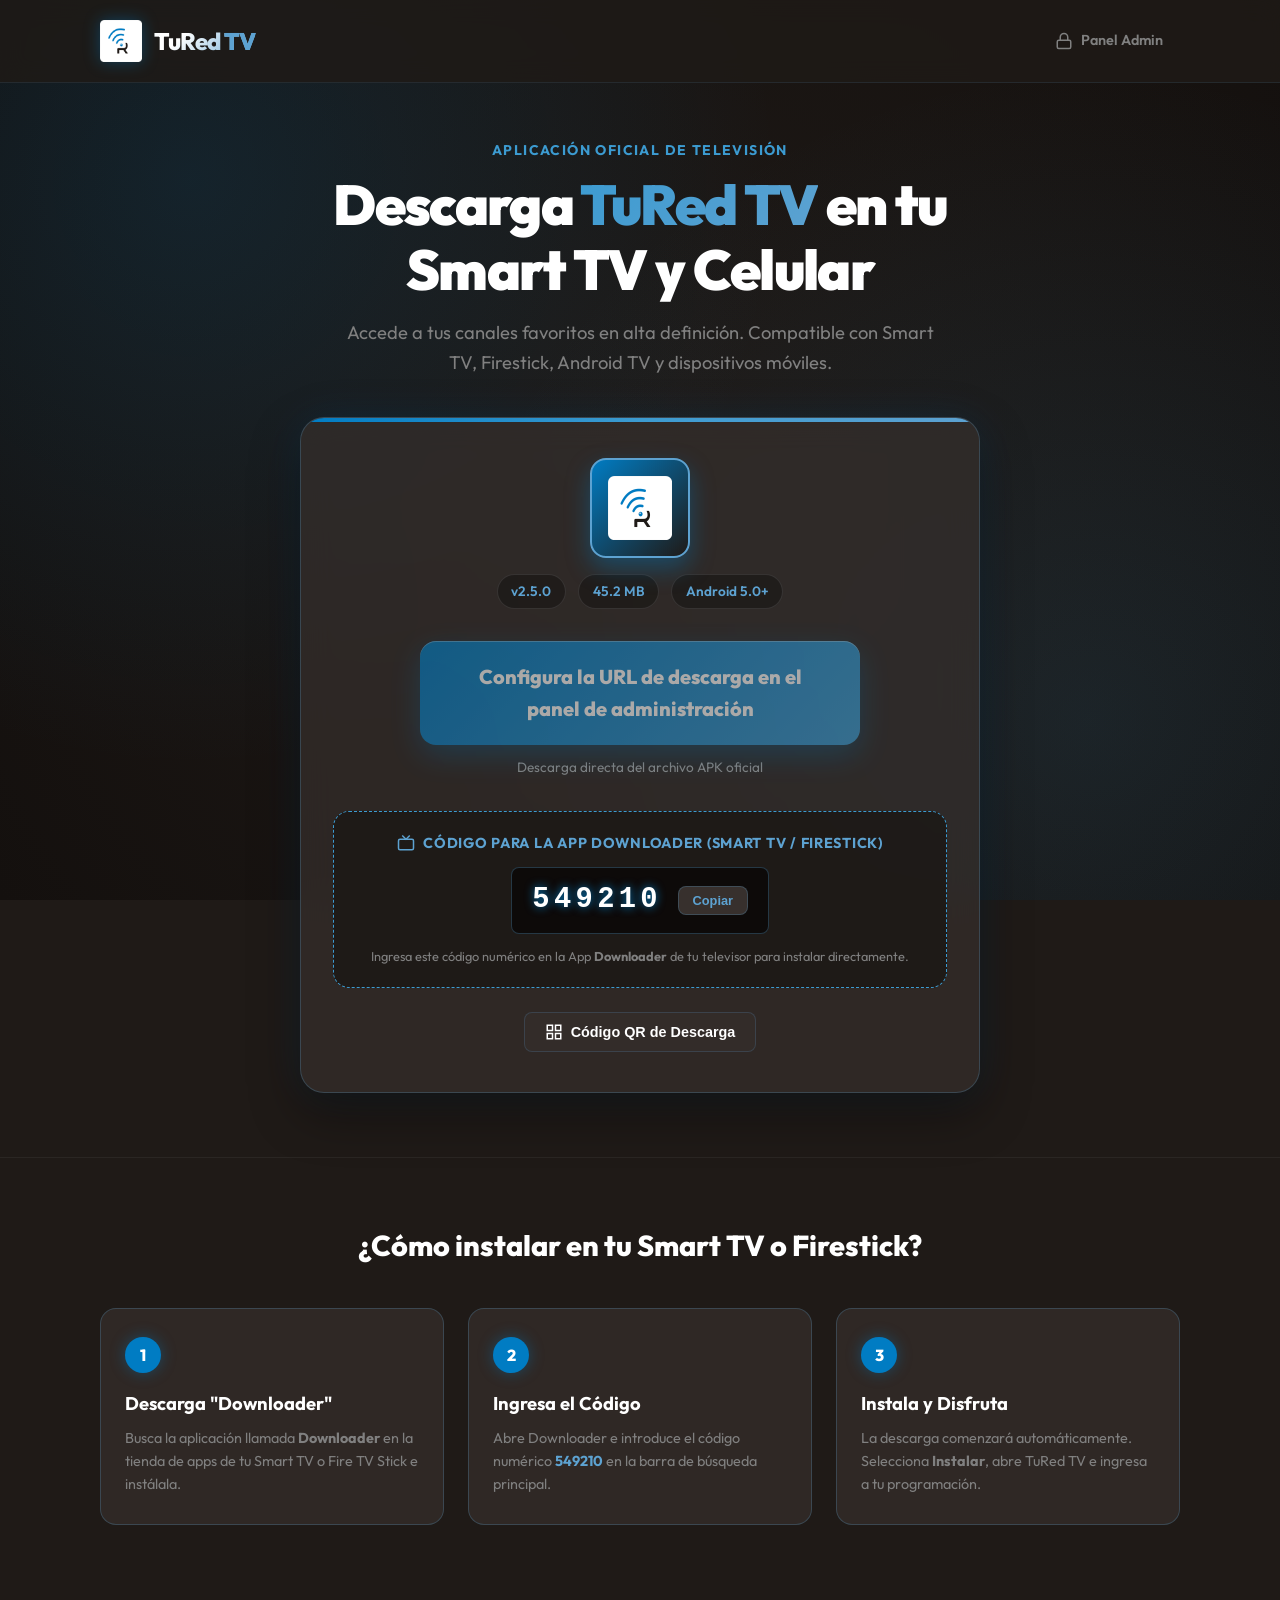
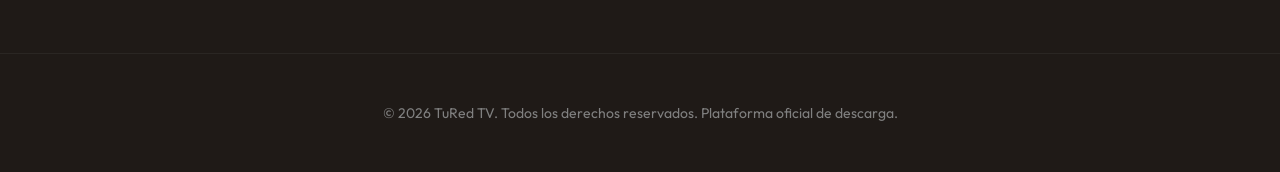
==== index.html @ 8c11f14f "Innitial Commit" ====
<!DOCTYPE html>
<html lang="es">
<head>
  <meta charset="UTF-8">
  <meta name="viewport" content="width=device-width, initial-scale=1.0">
  <title>Descargar TuRed TV - Aplicación Oficial para Smart TV y Android</title>
  <meta name="description" content="Descarga la aplicación oficial de TuRed TV para Smart TV, Fire TV Stick, Android TV y dispositivos móviles. Disfruta de la mejor programación en vivo en HD y 4K.">
  <meta name="theme-color" content="#007cc3">
  
  <link rel="icon" type="image/png" href="icon.png">
  <link rel="shortcut icon" href="icon.png">
  
  <!-- Google Fonts - Outfit -->
  <link rel="preconnect" href="https://fonts.googleapis.com">
  <link rel="preconnect" href="https://fonts.gstatic.com" crossorigin>
  <link href="https://fonts.googleapis.com/css2?family=Outfit:wght@400;600;700;800;900&display=swap" rel="stylesheet">
  
  <!-- CSS Styles -->
  <link rel="stylesheet" href="css/styles.css">
</head>
<body>

  <!-- Header & Navbar -->
  <header class="navbar">
    <div class="container navbar-inner">
      <a href="index.html" class="brand-logo" title="TuRed TV Inicio">
        <img src="icon.png" alt="TuRed TV Logo" class="brand-logo-img" style="width: 42px; height: 42px; object-fit: contain; filter: drop-shadow(0 0 8px var(--glow-primary));" onerror="this.style.display='none'; this.nextElementSibling.style.display='block';">
        <svg viewBox="0 0 100 100" xmlns="http://www.w3.org/2000/svg" style="display: none; width: 42px; height: 42px;">
          <defs>
            <linearGradient id="logo-grad" x1="0%" y1="0%" x2="100%" y2="100%">
              <stop offset="0%" stop-color="#007cc3"/>
              <stop offset="100%" stop-color="#5da2d1"/>
            </linearGradient>
          </defs>
          <rect width="100" height="100" rx="24" fill="url(#logo-grad)"/>
          <path d="M25 35 L75 35 L75 48 L58 48 L58 75 L42 75 L42 48 L25 48 Z" fill="#ffffff"/>
        </svg>
        <span class="brand-title">TuRed <span style="-webkit-text-fill-color: #5da2d1;">TV</span></span>

      </a>

      <div class="nav-actions">
        <a href="admin.html" class="nav-link-admin" title="Acceso al Panel de Administración">
          <svg width="18" height="18" viewBox="0 0 24 24" fill="none" stroke="currentColor" stroke-width="2">
            <rect x="3" y="11" width="18" height="11" rx="2" ry="2"></rect>
            <path d="M7 11V7a5 5 0 0 1 10 0v4"></path>
          </svg>
          Panel Admin
        </a>
      </div>
    </div>
  </header>

  <!-- Hero Section -->
  <main class="container hero-section">
    <div class="hero-header">
      <p class="hero-subtitle">Aplicación Oficial de Televisión</p>
      <h1 class="hero-title">Descarga <span>TuRed TV</span> en tu Smart TV y Celular</h1>
      <p class="hero-description">Accede a tus canales favoritos en alta definición. Compatible con Smart TV, Firestick, Android TV y dispositivos móviles.</p>
    </div>

    <!-- Main Download Card -->
    <div class="download-card">
      <div class="app-identity">
        <div class="app-icon-wrapper">
          <img src="icon.png" alt="TuRed TV Icon" style="width: 100%; height: 100%; object-fit: contain;" onerror="this.style.display='none'; this.nextElementSibling.style.display='block';">
          <svg viewBox="0 0 100 100" xmlns="http://www.w3.org/2000/svg" style="display: none; width: 100%; height: 100%;">
            <rect width="100" height="100" rx="24" fill="none"/>
            <path d="M25 35 L75 35 L75 48 L58 48 L58 75 L42 75 L42 48 L25 48 Z" fill="#ffffff"/>
            <polygon points="68,52 85,63 68,74" fill="#ffffff"/>
          </svg>
        </div>
        <div class="app-meta">
          <span class="app-tag" id="app-version">v2.5.0</span>
          <span class="app-tag" id="app-size">45.2 MB</span>
          <span class="app-tag" id="app-min-android">Android 5.0+</span>
        </div>
      </div>

      <!-- Main Download CTA Button -->
      <div class="cta-download-wrapper">
        <a href="#" id="main-download-btn" class="btn-primary-download" role="button">
          <svg class="btn-icon" viewBox="0 0 24 24" fill="none" stroke="currentColor" stroke-width="2.5">
            <path d="M21 15v4a2 2 0 0 1-2 2H5a2 2 0 0 1-2-2v-4"></path>
            <polyline points="7 10 12 15 17 10"></polyline>
            <line x1="12" y1="15" x2="12" y2="3"></line>
          </svg>
          Descargar App TuRed TV
        </a>
        <span class="download-subtext">Descarga directa del archivo APK oficial</span>
      </div>

      <!-- Downloader Code Box (Fixed Code for Smart TV / Firestick) -->
      <div class="downloader-code-box">
        <div class="downloader-title">
          <svg width="18" height="18" viewBox="0 0 24 24" fill="none" stroke="currentColor" stroke-width="2">
            <rect x="2" y="7" width="20" height="14" rx="2" ry="2"></rect>
            <path d="M17 2l-5 5-5-5"></path>
          </svg>
          Código para la App Downloader (Smart TV / Firestick)
        </div>
        <div class="downloader-code-display">
          <span class="downloader-number" id="downloader-code">549210</span>
          <button class="btn-copy" id="copy-code-btn" type="button">Copiar</button>
        </div>
        <p class="downloader-info">Ingresa este código numérico en la App <strong>Downloader</strong> de tu televisor para instalar directamente.</p>
      </div>

      <!-- Secondary Actions -->
      <div class="secondary-actions">
        <button class="btn-secondary" id="open-qr-btn" type="button">
          <svg width="18" height="18" viewBox="0 0 24 24" fill="none" stroke="currentColor" stroke-width="2">
            <rect x="3" y="3" width="7" height="7"></rect>
            <rect x="14" y="3" width="7" height="7"></rect>
            <rect x="14" y="14" width="7" height="7"></rect>
            <rect x="3" y="14" width="7" height="7"></rect>
          </svg>
          Código QR de Descarga
        </button>
      </div>
    </div>
  </main>

  <!-- Step-by-Step Installation Guide -->
  <section class="steps-section">
    <div class="container">
      <h2 class="section-title">¿Cómo instalar en tu Smart TV o Firestick?</h2>
      <div class="steps-grid">
        <div class="step-card">
          <div class="step-number">1</div>
          <h3 class="step-title">Descarga "Downloader"</h3>
          <p class="step-desc">Busca la aplicación llamada <strong>Downloader</strong> en la tienda de apps de tu Smart TV o Fire TV Stick e instálala.</p>
        </div>
        <div class="step-card">
          <div class="step-number">2</div>
          <h3 class="step-title">Ingresa el Código</h3>
          <p class="step-desc">Abre Downloader e introduce el código numérico <strong style="color: #5da2d1;">549210</strong> en la barra de búsqueda principal.</p>
        </div>
        <div class="step-card">
          <div class="step-number">3</div>
          <h3 class="step-title">Instala y Disfruta</h3>
          <p class="step-desc">La descarga comenzará automáticamente. Selecciona <strong>Instalar</strong>, abre TuRed TV e ingresa a tu programación.</p>
        </div>
      </div>
    </div>
  </section>

  <!-- Footer -->
  <footer class="footer">
    <div class="container">
      <p>&copy; 2026 TuRed TV. Todos los derechos reservados. Plataforma oficial de descarga.</p>
    </div>
  </footer>

  <!-- QR Code Modal -->
  <div class="modal-overlay" id="qr-modal">
    <div class="modal-container">
      <button class="modal-close" id="close-qr-btn" type="button" aria-label="Cerrar">&times;</button>
      <div class="qr-box">
        <h3 style="font-size: 1.3rem; font-weight: 800;">Escanea para Descargar</h3>
        <p style="font-size: 0.9rem; color: var(--text-muted);">Apunta la cámara de tu celular para descargar el APK de TuRed TV directamente.</p>
        <div class="qr-image-wrapper">
          <img id="qr-code-img" src="" alt="Código QR de Descarga TuRed TV">
        </div>
      </div>
    </div>
  </div>

  <!-- Client JavaScript Module -->
  <script type="module" src="js/app.js"></script>
</body>
</html>
---- css/styles.css ----
/* ==========================================================================
   TuRed TV - Design System & Modern Stylesheet
   Brand Colors:
   - #007cc3 (Primary Blue)
   - #1f1a17 (Dark Background)
   - #3c9bd1 (Secondary Blue)
   - #5da2d1 (Light Blue Accent)
   - #37302d (Card & Surface Dark)
   - #808080 (Muted Text Gray)
   ========================================================================== */

:root {
  --primary-blue: #007cc3;
  --dark-bg: #1f1a17;
  --secondary-blue: #3c9bd1;
  --light-blue: #5da2d1;
  --card-bg: #37302d;
  --text-muted: #808080;
  
  --card-bg-glass: rgba(55, 48, 45, 0.7);
  --card-border: rgba(93, 162, 209, 0.25);
  --glow-primary: rgba(0, 124, 195, 0.4);
  --glow-secondary: rgba(60, 155, 209, 0.3);
  --text-main: #ffffff;
  
  --font-family: 'Outfit', 'Inter', -apple-system, BlinkMacSystemFont, 'Segoe UI', Roboto, sans-serif;
  --radius-sm: 8px;
  --radius-md: 16px;
  --radius-lg: 24px;
  --radius-pill: 9999px;
  --transition-fast: 0.2s cubic-bezier(0.4, 0, 0.2, 1);
  --transition-normal: 0.35s cubic-bezier(0.4, 0, 0.2, 1);
}

/* Reset & Base Styles */
*, *::before, *::after {
  box-sizing: border-box;
  margin: 0;
  padding: 0;
}

html {
  scroll-behavior: smooth;
  font-size: 16px;
}

body {
  background-color: var(--dark-bg);
  background-image: 
    radial-gradient(circle at 15% 20%, rgba(0, 124, 195, 0.15) 0%, transparent 45%),
    radial-gradient(circle at 85% 80%, rgba(60, 155, 209, 0.12) 0%, transparent 50%),
    radial-gradient(circle at 50% 50%, rgba(31, 26, 23, 1) 0%, rgba(20, 16, 14, 1) 100%);
  background-attachment: fixed;
  color: var(--text-main);
  font-family: var(--font-family);
  min-height: 100vh;
  line-height: 1.6;
  overflow-x: hidden;
  max-width: 100vw;
  -webkit-font-smoothing: antialiased;
}

/* Layout Containers */
.container {
  width: 100%;
  max-width: 1120px;
  margin: 0 auto;
  padding: 0 1.25rem;
}

/* Header & Navbar */
.navbar {
  padding: 1.25rem 0;
  position: sticky;
  top: 0;
  z-index: 100;
  background: rgba(31, 26, 23, 0.85);
  backdrop-filter: blur(12px);
  -webkit-backdrop-filter: blur(12px);
  border-bottom: 1px solid rgba(93, 162, 209, 0.12);
}

.navbar-inner {
  display: flex;
  align-items: center;
  justify-content: space-between;
}

.brand-logo {
  display: flex;
  align-items: center;
  gap: 0.75rem;
  text-decoration: none;
  color: var(--text-main);
}

.brand-logo svg {
  width: 42px;
  height: 42px;
  filter: drop-shadow(0 0 10px var(--glow-primary));
}

.brand-title {
  font-size: 1.5rem;
  font-weight: 800;
  letter-spacing: -0.02em;
  background: linear-gradient(135deg, #ffffff 30%, var(--light-blue) 100%);
  -webkit-background-clip: text;
  -webkit-text-fill-color: transparent;
}

.nav-actions {
  display: flex;
  align-items: center;
  gap: 1rem;
}

.nav-link-admin {
  display: inline-flex;
  align-items: center;
  gap: 0.5rem;
  color: var(--text-muted);
  text-decoration: none;
  font-size: 0.9rem;
  font-weight: 600;
  padding: 0.5rem 1rem;
  border-radius: var(--radius-sm);
  border: 1px solid transparent;
  transition: var(--transition-fast);
}

.nav-link-admin:hover {
  color: var(--light-blue);
  border-color: rgba(93, 162, 209, 0.3);
  background: rgba(55, 48, 45, 0.5);
}

/* Hero Section */
.hero-section {
  padding: 3.5rem 0 4rem 0;
  display: flex;
  flex-direction: column;
  align-items: center;
  text-align: center;
}

.hero-header {
  max-width: 720px;
  margin-bottom: 2.5rem;
}

.hero-subtitle {
  color: var(--secondary-blue);
  font-weight: 700;
  text-transform: uppercase;
  letter-spacing: 0.1em;
  font-size: 0.875rem;
  margin-bottom: 0.75rem;
}

.hero-title {
  font-size: clamp(2.2rem, 5vw, 3.5rem);
  font-weight: 900;
  line-height: 1.15;
  margin-bottom: 1rem;
  letter-spacing: -0.03em;
}

.hero-title span {
  background: linear-gradient(135deg, var(--secondary-blue), var(--light-blue));
  -webkit-background-clip: text;
  -webkit-text-fill-color: transparent;
}

.hero-description {
  color: var(--text-muted);
  font-size: clamp(1rem, 2vw, 1.15rem);
  max-width: 600px;
  margin: 0 auto;
}

/* Main Hero Download Card */
.download-card {
  width: 100%;
  max-width: 680px;
  background: var(--card-bg-glass);
  backdrop-filter: blur(16px);
  -webkit-backdrop-filter: blur(16px);
  border: 1px solid var(--card-border);
  border-radius: var(--radius-lg);
  padding: 2.5rem 2rem;
  box-shadow: 
    0 20px 50px rgba(0, 0, 0, 0.4),
    0 0 40px rgba(0, 124, 195, 0.15);
  position: relative;
  overflow: hidden;
  transition: transform var(--transition-normal), box-shadow var(--transition-normal);
}

.download-card::before {
  content: '';
  position: absolute;
  top: 0;
  left: 0;
  right: 0;
  height: 4px;
  background: linear-gradient(90deg, var(--primary-blue), var(--secondary-blue), var(--light-blue));
}

.app-identity {
  display: flex;
  flex-direction: column;
  align-items: center;
  gap: 1rem;
  margin-bottom: 2rem;
}

.app-icon-wrapper {
  width: 100px;
  height: 100px;
  border-radius: var(--radius-md);
  background: linear-gradient(135deg, var(--primary-blue), var(--dark-bg));
  display: flex;
  align-items: center;
  justify-content: center;
  padding: 1rem;
  box-shadow: 0 10px 25px rgba(0, 124, 195, 0.4);
  border: 2px solid var(--light-blue);
  position: relative;
}

.app-icon-wrapper svg {
  width: 100%;
  height: 100%;
  fill: #ffffff;
}

.app-meta {
  display: flex;
  flex-wrap: wrap;
  align-items: center;
  justify-content: center;
  gap: 0.75rem;
}

.app-tag {
  background: rgba(0, 0, 0, 0.3);
  border: 1px solid rgba(255, 255, 255, 0.1);
  padding: 0.35rem 0.85rem;
  border-radius: var(--radius-pill);
  font-size: 0.85rem;
  font-weight: 600;
  color: var(--light-blue);
}

/* Primary CTA Download Button */
.cta-download-wrapper {
  margin: 1.5rem 0 2rem 0;
  display: flex;
  flex-direction: column;
  align-items: center;
  gap: 0.75rem;
}

.btn-primary-download {
  display: inline-flex;
  align-items: center;
  justify-content: center;
  gap: 0.85rem;
  width: 100%;
  max-width: 440px;
  padding: 1.25rem 2rem;
  font-size: 1.25rem;
  font-weight: 800;
  color: #ffffff;
  background: linear-gradient(135deg, var(--primary-blue) 0%, var(--secondary-blue) 100%);
  border: none;
  border-radius: var(--radius-md);
  text-decoration: none;
  cursor: pointer;
  box-shadow: 
    0 10px 30px var(--glow-primary),
    inset 0 1px 0 rgba(255, 255, 255, 0.3);
  transition: all var(--transition-fast);
  position: relative;
  overflow: hidden;
}

.btn-primary-download:hover {
  transform: translateY(-3px);
  box-shadow: 
    0 15px 40px var(--glow-primary),
    0 0 20px var(--light-blue),
    inset 0 1px 0 rgba(255, 255, 255, 0.5);
  background: linear-gradient(135deg, var(--secondary-blue) 0%, var(--light-blue) 100%);
}

.btn-primary-download:active {
  transform: translateY(-1px);
}

.btn-icon {
  width: 28px;
  height: 28px;
  fill: currentColor;
}

.download-subtext {
  font-size: 0.85rem;
  color: var(--text-muted);
}

/* Downloader Code Box (Fixed Code for Smart TV / Firestick) */
.downloader-code-box {
  background: rgba(31, 26, 23, 0.9);
  border: 1px dashed var(--secondary-blue);
  border-radius: var(--radius-md);
  padding: 1.25rem;
  margin-top: 1.5rem;
  display: flex;
  flex-direction: column;
  align-items: center;
  gap: 0.75rem;
}

.downloader-title {
  display: flex;
  align-items: center;
  gap: 0.5rem;
  font-size: 0.9rem;
  font-weight: 700;
  color: var(--light-blue);
  text-transform: uppercase;
  letter-spacing: 0.05em;
}

.downloader-code-display {
  display: flex;
  align-items: center;
  gap: 1rem;
  background: #0d0a09;
  padding: 0.6rem 1.25rem;
  border-radius: var(--radius-sm);
  border: 1px solid rgba(93, 162, 209, 0.3);
}

.downloader-number {
  font-family: monospace, monospace;
  font-size: 1.8rem;
  font-weight: 900;
  letter-spacing: 0.15em;
  color: #ffffff;
  text-shadow: 0 0 10px var(--primary-blue);
}

.btn-copy {
  background: var(--card-bg);
  border: 1px solid var(--card-border);
  color: var(--light-blue);
  padding: 0.4rem 0.85rem;
  border-radius: var(--radius-sm);
  font-size: 0.8rem;
  font-weight: 700;
  cursor: pointer;
  transition: var(--transition-fast);
}

.btn-copy:hover {
  background: var(--primary-blue);
  color: #ffffff;
}

.downloader-info {
  font-size: 0.8rem;
  color: var(--text-muted);
}

/* Action Buttons Grid (QR Code, Help) */
.secondary-actions {
  display: flex;
  justify-content: center;
  gap: 1rem;
  margin-top: 1.5rem;
  flex-wrap: wrap;
}

.btn-secondary {
  background: rgba(55, 48, 45, 0.6);
  border: 1px solid rgba(93, 162, 209, 0.2);
  color: var(--text-main);
  padding: 0.65rem 1.25rem;
  border-radius: var(--radius-sm);
  font-size: 0.9rem;
  font-weight: 600;
  cursor: pointer;
  display: inline-flex;
  align-items: center;
  gap: 0.5rem;
  transition: var(--transition-fast);
}

.btn-secondary:hover {
  background: rgba(0, 124, 195, 0.25);
  border-color: var(--secondary-blue);
  color: var(--light-blue);
}

/* Steps / Installation Section */
.steps-section {
  padding: 4rem 0;
  border-top: 1px solid rgba(255, 255, 255, 0.05);
}

.section-title {
  text-align: center;
  font-size: 1.8rem;
  font-weight: 800;
  margin-bottom: 2.5rem;
}

.steps-grid {
  display: grid;
  grid-template-columns: repeat(auto-fit, minmax(260px, 1fr));
  gap: 1.5rem;
}

.step-card {
  background: var(--card-bg-glass);
  border: 1px solid var(--card-border);
  border-radius: var(--radius-md);
  padding: 1.75rem 1.5rem;
  position: relative;
  transition: var(--transition-fast);
}

.step-card:hover {
  border-color: var(--secondary-blue);
  transform: translateY(-4px);
}

.step-number {
  width: 36px;
  height: 36px;
  border-radius: 50%;
  background: var(--primary-blue);
  color: #ffffff;
  font-weight: 800;
  display: flex;
  align-items: center;
  justify-content: center;
  margin-bottom: 1rem;
  box-shadow: 0 0 15px var(--glow-primary);
}

.step-title {
  font-size: 1.15rem;
  font-weight: 700;
  margin-bottom: 0.5rem;
}

.step-desc {
  font-size: 0.9rem;
  color: var(--text-muted);
}

/* Modal Windows */
.modal-overlay {
  position: fixed;
  top: 0;
  left: 0;
  right: 0;
  bottom: 0;
  background: rgba(0, 0, 0, 0.8);
  backdrop-filter: blur(8px);
  z-index: 1000;
  display: flex;
  align-items: center;
  justify-content: center;
  padding: 1.5rem;
  opacity: 0;
  pointer-events: none;
  transition: opacity var(--transition-fast);
}

.modal-overlay.active {
  opacity: 1;
  pointer-events: auto;
}

.modal-container {
  background: var(--card-bg);
  border: 1px solid var(--card-border);
  border-radius: var(--radius-lg);
  width: 100%;
  max-width: 500px;
  padding: 2rem;
  position: relative;
  box-shadow: 0 25px 60px rgba(0, 0, 0, 0.6);
  transform: scale(0.95);
  transition: transform var(--transition-fast);
}

.modal-overlay.active .modal-container {
  transform: scale(1);
}

.modal-close {
  position: absolute;
  top: 1rem;
  right: 1rem;
  background: none;
  border: none;
  color: var(--text-muted);
  font-size: 1.5rem;
  cursor: pointer;
  line-height: 1;
}

.modal-close:hover {
  color: #ffffff;
}

.qr-box {
  display: flex;
  flex-direction: column;
  align-items: center;
  gap: 1.25rem;
  text-align: center;
}

.qr-image-wrapper {
  background: #ffffff;
  padding: 1rem;
  border-radius: var(--radius-md);
  box-shadow: 0 0 25px rgba(255, 255, 255, 0.1);
}

.qr-image-wrapper img, .qr-image-wrapper canvas {
  display: block;
  width: 200px;
  height: 200px;
}

/* Admin Dashboard Specific Styles */
.admin-card {
  max-width: 600px;
  margin: 2rem auto;
}

.admin-card.auth-card {
  max-width: 420px;
}

.auth-card .form-group {
  text-align: center;
}

.auth-card .form-label {
  text-align: center;
}

.auth-card .form-input {
  text-align: center;
}

.auth-card #btn-login {
  display: block;
  margin: 1.5rem auto 0 auto;
  width: 100%;
}

.form-group {
  margin-bottom: 1.25rem;
  text-align: left;
}

.form-label {
  display: block;
  font-size: 0.875rem;
  font-weight: 700;
  margin-bottom: 0.5rem;
  color: var(--light-blue);
}

.form-input, .form-textarea {
  width: 100%;
  padding: 0.75rem 1rem;
  background: rgba(31, 26, 23, 0.9);
  border: 1px solid var(--card-border);
  border-radius: var(--radius-sm);
  color: #ffffff;
  font-family: inherit;
  font-size: 0.95rem;
}

.form-input:focus, .form-textarea:focus {
  outline: none;
  border-color: var(--primary-blue);
  box-shadow: 0 0 10px var(--glow-primary);
}

.form-textarea {
  resize: vertical;
  min-height: 90px;
}

.badge-status {
  display: inline-flex;
  align-items: center;
  gap: 0.4rem;
  font-size: 0.8rem;
  font-weight: 700;
  padding: 0.25rem 0.75rem;
  border-radius: var(--radius-pill);
}

.badge-status.connected {
  background: rgba(34, 197, 94, 0.2);
  color: #4ade80;
  border: 1px solid rgba(34, 197, 94, 0.4);
}

.badge-status.local {
  background: rgba(234, 179, 8, 0.2);
  color: #facc15;
  border: 1px solid rgba(234, 179, 8, 0.4);
}

.footer {
  padding: 3rem 0;
  text-align: center;
  border-top: 1px solid rgba(255, 255, 255, 0.05);
  margin-top: 4rem;
  color: var(--text-muted);
  font-size: 0.875rem;
}

/* Toast Notifications */
.toast-container {
  position: fixed;
  bottom: 2rem;
  right: 2rem;
  z-index: 2000;
  display: flex;
  flex-direction: column;
  gap: 0.75rem;
}

.toast {
  background: var(--card-bg);
  border-left: 4px solid var(--primary-blue);
  color: #ffffff;
  padding: 0.85rem 1.25rem;
  border-radius: var(--radius-sm);
  box-shadow: 0 10px 25px rgba(0, 0, 0, 0.5);
  font-size: 0.9rem;
  font-weight: 600;
  animation: slideInRight 0.3s ease-out;
}

@keyframes slideInRight {
  from { transform: translateX(100%); opacity: 0; }
  to { transform: translateX(0); opacity: 1; }
}

/* Responsive adjustments */
@media (max-width: 600px) {
  .download-card {
    padding: 1.75rem 1.25rem;
  }
  .btn-primary-download {
    font-size: 1.1rem;
    padding: 1rem 1.5rem;
  }
  .downloader-number {
    font-size: 1.4rem;
  }
  .admin-card.auth-card {
    max-width: 100%;
  }
}
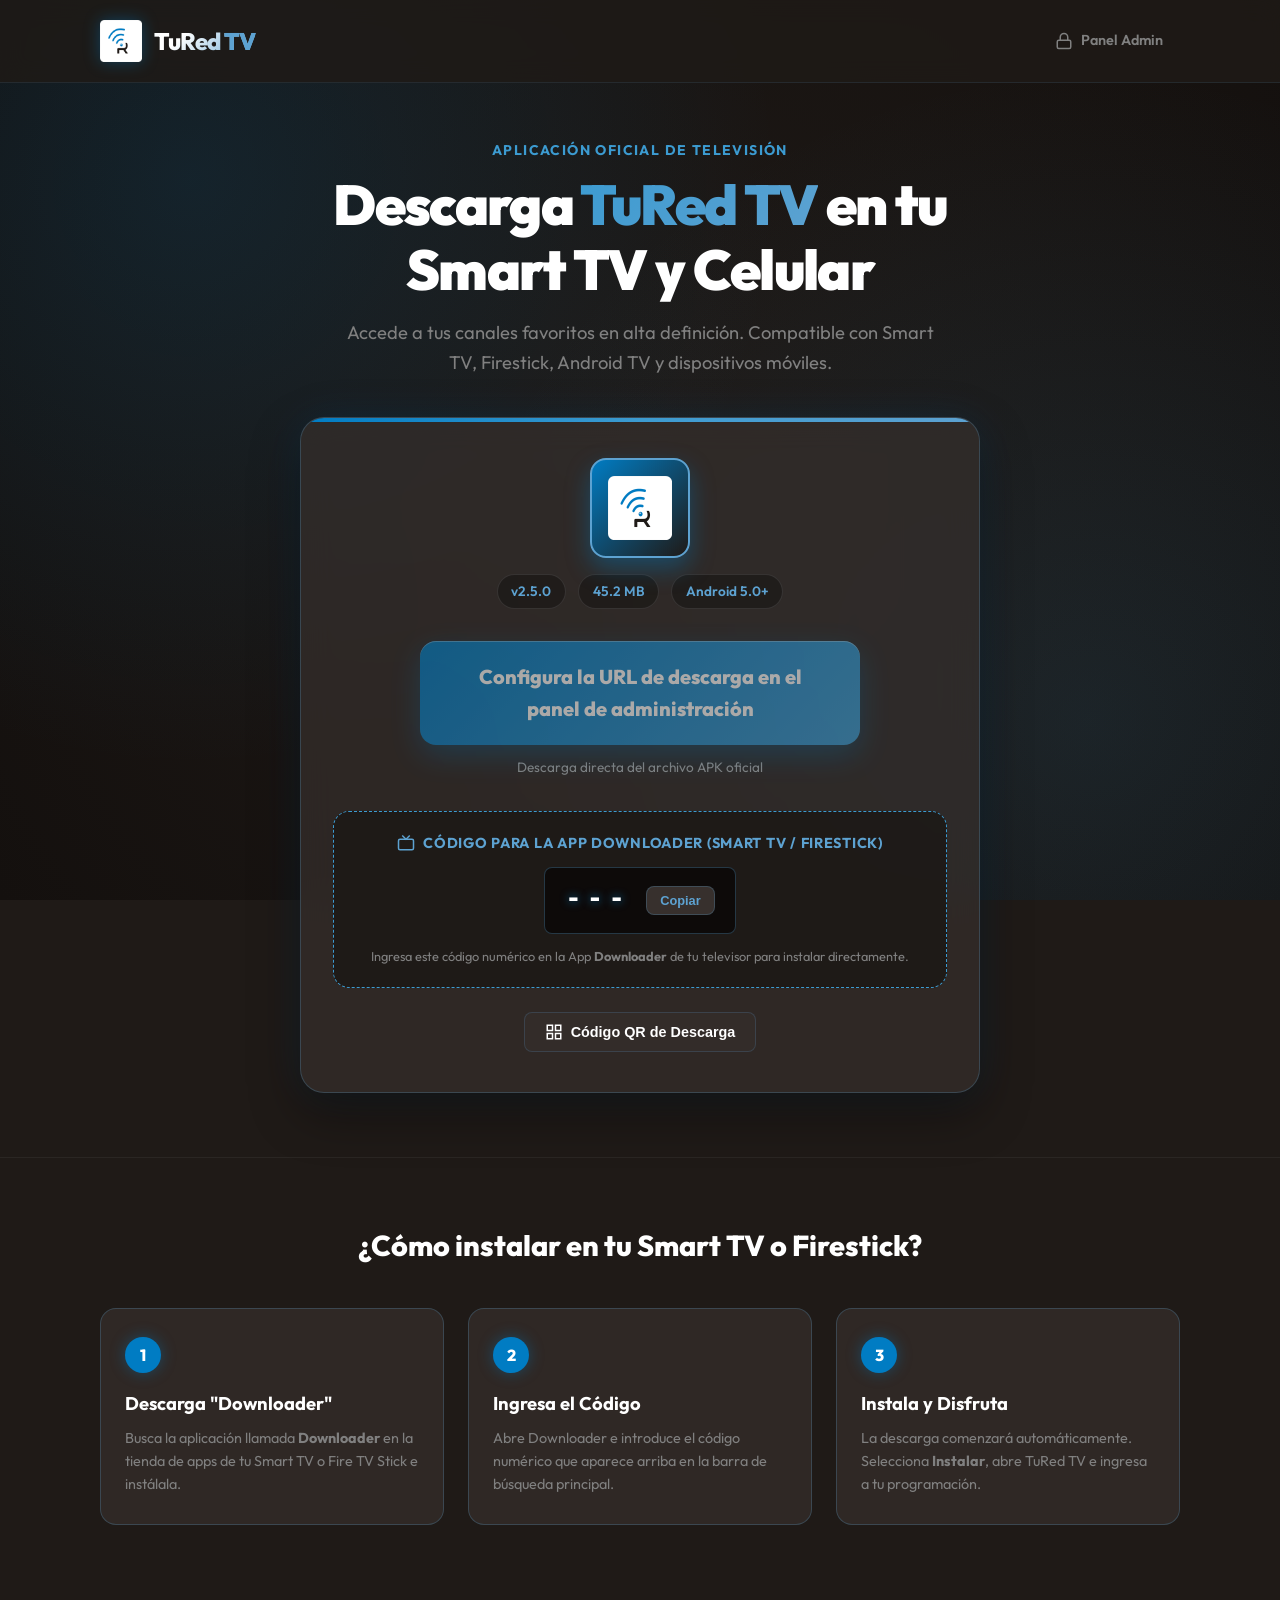
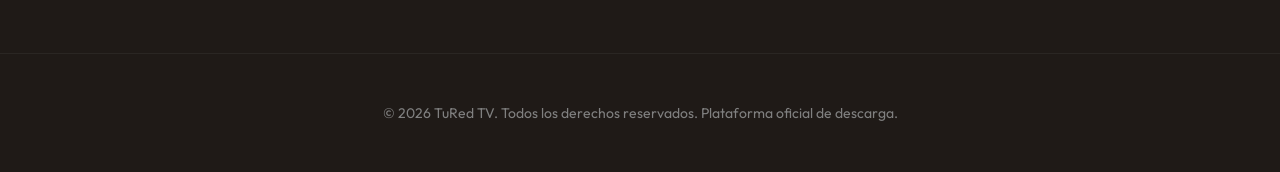
==== commit 11af68aa: "Updating Download Link" ====
--- a/index.html
+++ b/index.html
@@ -100,7 +100,7 @@
           Código para la App Downloader (Smart TV / Firestick)
         </div>
         <div class="downloader-code-display">
-          <span class="downloader-number" id="downloader-code">549210</span>
+          <span class="downloader-number" id="downloader-code">---</span>
           <button class="btn-copy" id="copy-code-btn" type="button">Copiar</button>
         </div>
         <p class="downloader-info">Ingresa este código numérico en la App <strong>Downloader</strong> de tu televisor para instalar directamente.</p>
@@ -134,7 +134,7 @@
         <div class="step-card">
           <div class="step-number">2</div>
           <h3 class="step-title">Ingresa el Código</h3>
-          <p class="step-desc">Abre Downloader e introduce el código numérico <strong style="color: #5da2d1;">549210</strong> en la barra de búsqueda principal.</p>
+          <p class="step-desc">Abre Downloader e introduce el código numérico que aparece arriba en la barra de búsqueda principal.</p>
         </div>
         <div class="step-card">
           <div class="step-number">3</div>
